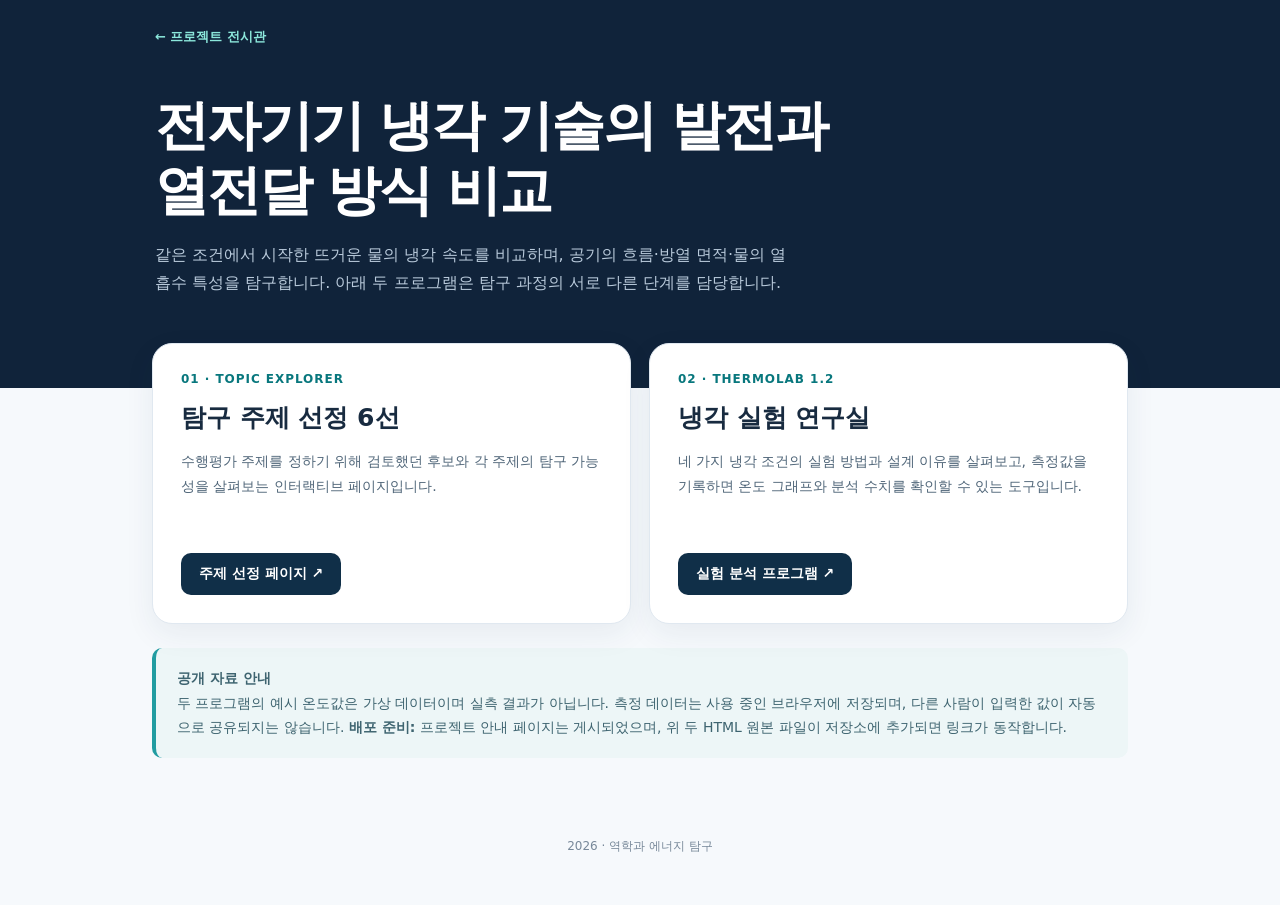
==== 2026/physics-cooling/index.html @ 4d301d5c "Add physics cooling project landing page" ====
<!doctype html><html lang="ko"><head><meta charset="utf-8"><meta name="viewport" content="width=device-width,initial-scale=1"><meta name="description" content="역학과 에너지 냉각 기술 탐구 프로그램 소개"><title>냉각 기술 탐구 | Project Showcase</title><style>*{box-sizing:border-box}body{font-family:system-ui,-apple-system,sans-serif;margin:0;background:#f6f9fc;color:#182b40}a{color:inherit}header{background:#10233a;color:white;padding:26px max(22px,calc((100vw - 970px)/2)) 74px}header a{color:#8ce8dc;text-decoration:none;font-weight:bold;font-size:13px}h1{font-size:clamp(30px,4.4vw,54px);line-height:1.2;letter-spacing:-.04em;margin:48px 0 17px}header p{color:#b9cadb;line-height:1.8;max-width:650px}main{max-width:1020px;margin:-45px auto 80px;padding:0 22px}.grid{display:grid;grid-template-columns:repeat(auto-fit,minmax(280px,1fr));gap:18px}.card{background:white;border:1px solid #e0e8f0;border-radius:20px;padding:28px;box-shadow:0 10px 30px #193e5c12}.tag{font-size:12px;color:#08777d;font-weight:800;letter-spacing:.08em}.card h2{font-size:25px;margin:15px 0}.card p{font-size:14px;line-height:1.8;color:#506679;min-height:90px}.button{display:inline-block;padding:12px 18px;border-radius:10px;background:#102f48;color:white;text-decoration:none;font-size:14px;font-weight:700}.notice{margin-top:24px;border-left:4px solid #219ca1;background:#edf6f7;padding:18px 21px;line-height:1.75;color:#3e6470;font-size:14px;border-radius:10px}.footer{font-size:12px;color:#789;text-align:center;margin:50px}@media(max-width:640px){header{padding:24px 22px 74px}.card p{min-height:0}}</style></head><body><header><a href="../../">← 프로젝트 전시관</a><h1>전자기기 냉각 기술의 발전과<br>열전달 방식 비교</h1><p>같은 조건에서 시작한 뜨거운 물의 냉각 속도를 비교하며, 공기의 흐름·방열 면적·물의 열 흡수 특성을 탐구합니다. 아래 두 프로그램은 탐구 과정의 서로 다른 단계를 담당합니다.</p></header><main><section class="grid"><article class="card"><div class="tag">01 · TOPIC EXPLORER</div><h2>탐구 주제 선정 6선</h2><p>수행평가 주제를 정하기 위해 검토했던 후보와 각 주제의 탐구 가능성을 살펴보는 인터랙티브 페이지입니다.</p><a class="button" href="topics.html">주제 선정 페이지 ↗</a></article><article class="card"><div class="tag">02 · THERMOLAB 1.2</div><h2>냉각 실험 연구실</h2><p>네 가지 냉각 조건의 실험 방법과 설계 이유를 살펴보고, 측정값을 기록하면 온도 그래프와 분석 수치를 확인할 수 있는 도구입니다.</p><a class="button" href="thermolab.html">실험 분석 프로그램 ↗</a></article></section><div class="notice"><strong>공개 자료 안내</strong><br>두 프로그램의 예시 온도값은 가상 데이터이며 실측 결과가 아닙니다. 측정 데이터는 사용 중인 브라우저에 저장되며, 다른 사람이 입력한 값이 자동으로 공유되지는 않습니다. <strong>배포 준비:</strong> 프로젝트 안내 페이지는 게시되었으며, 위 두 HTML 원본 파일이 저장소에 추가되면 링크가 동작합니다.</div></main><div class="footer">2026 · 역학과 에너지 탐구</div></body></html>
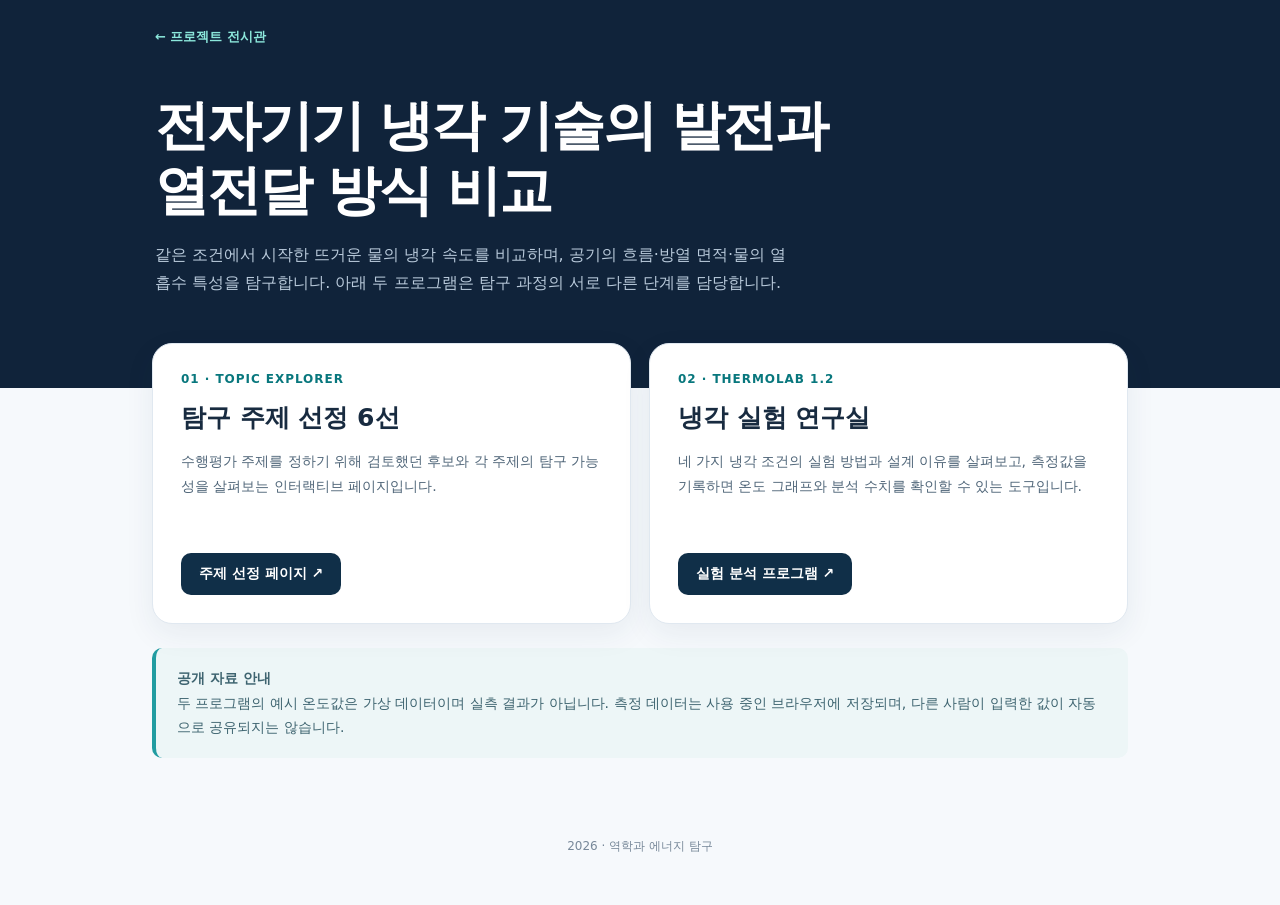
==== commit 726c226b: "Remove obsolete upload notice" ====
--- a/2026/physics-cooling/index.html
+++ b/2026/physics-cooling/index.html
@@ -1 +1 @@
-<!doctype html><html lang="ko"><head><meta charset="utf-8"><meta name="viewport" content="width=device-width,initial-scale=1"><meta name="description" content="역학과 에너지 냉각 기술 탐구 프로그램 소개"><title>냉각 기술 탐구 | Project Showcase</title><style>*{box-sizing:border-box}body{font-family:system-ui,-apple-system,sans-serif;margin:0;background:#f6f9fc;color:#182b40}a{color:inherit}header{background:#10233a;color:white;padding:26px max(22px,calc((100vw - 970px)/2)) 74px}header a{color:#8ce8dc;text-decoration:none;font-weight:bold;font-size:13px}h1{font-size:clamp(30px,4.4vw,54px);line-height:1.2;letter-spacing:-.04em;margin:48px 0 17px}header p{color:#b9cadb;line-height:1.8;max-width:650px}main{max-width:1020px;margin:-45px auto 80px;padding:0 22px}.grid{display:grid;grid-template-columns:repeat(auto-fit,minmax(280px,1fr));gap:18px}.card{background:white;border:1px solid #e0e8f0;border-radius:20px;padding:28px;box-shadow:0 10px 30px #193e5c12}.tag{font-size:12px;color:#08777d;font-weight:800;letter-spacing:.08em}.card h2{font-size:25px;margin:15px 0}.card p{font-size:14px;line-height:1.8;color:#506679;min-height:90px}.button{display:inline-block;padding:12px 18px;border-radius:10px;background:#102f48;color:white;text-decoration:none;font-size:14px;font-weight:700}.notice{margin-top:24px;border-left:4px solid #219ca1;background:#edf6f7;padding:18px 21px;line-height:1.75;color:#3e6470;font-size:14px;border-radius:10px}.footer{font-size:12px;color:#789;text-align:center;margin:50px}@media(max-width:640px){header{padding:24px 22px 74px}.card p{min-height:0}}</style></head><body><header><a href="../../">← 프로젝트 전시관</a><h1>전자기기 냉각 기술의 발전과<br>열전달 방식 비교</h1><p>같은 조건에서 시작한 뜨거운 물의 냉각 속도를 비교하며, 공기의 흐름·방열 면적·물의 열 흡수 특성을 탐구합니다. 아래 두 프로그램은 탐구 과정의 서로 다른 단계를 담당합니다.</p></header><main><section class="grid"><article class="card"><div class="tag">01 · TOPIC EXPLORER</div><h2>탐구 주제 선정 6선</h2><p>수행평가 주제를 정하기 위해 검토했던 후보와 각 주제의 탐구 가능성을 살펴보는 인터랙티브 페이지입니다.</p><a class="button" href="topics.html">주제 선정 페이지 ↗</a></article><article class="card"><div class="tag">02 · THERMOLAB 1.2</div><h2>냉각 실험 연구실</h2><p>네 가지 냉각 조건의 실험 방법과 설계 이유를 살펴보고, 측정값을 기록하면 온도 그래프와 분석 수치를 확인할 수 있는 도구입니다.</p><a class="button" href="thermolab.html">실험 분석 프로그램 ↗</a></article></section><div class="notice"><strong>공개 자료 안내</strong><br>두 프로그램의 예시 온도값은 가상 데이터이며 실측 결과가 아닙니다. 측정 데이터는 사용 중인 브라우저에 저장되며, 다른 사람이 입력한 값이 자동으로 공유되지는 않습니다. <strong>배포 준비:</strong> 프로젝트 안내 페이지는 게시되었으며, 위 두 HTML 원본 파일이 저장소에 추가되면 링크가 동작합니다.</div></main><div class="footer">2026 · 역학과 에너지 탐구</div></body></html>+<!doctype html><html lang="ko"><head><meta charset="utf-8"><meta name="viewport" content="width=device-width,initial-scale=1"><meta name="description" content="역학과 에너지 냉각 기술 탐구 프로그램 소개"><title>냉각 기술 탐구 | Project Showcase</title><style>*{box-sizing:border-box}body{font-family:system-ui,-apple-system,sans-serif;margin:0;background:#f6f9fc;color:#182b40}a{color:inherit}header{background:#10233a;color:white;padding:26px max(22px,calc((100vw - 970px)/2)) 74px}header a{color:#8ce8dc;text-decoration:none;font-weight:bold;font-size:13px}h1{font-size:clamp(30px,4.4vw,54px);line-height:1.2;letter-spacing:-.04em;margin:48px 0 17px}header p{color:#b9cadb;line-height:1.8;max-width:650px}main{max-width:1020px;margin:-45px auto 80px;padding:0 22px}.grid{display:grid;grid-template-columns:repeat(auto-fit,minmax(280px,1fr));gap:18px}.card{background:white;border:1px solid #e0e8f0;border-radius:20px;padding:28px;box-shadow:0 10px 30px #193e5c12}.tag{font-size:12px;color:#08777d;font-weight:800;letter-spacing:.08em}.card h2{font-size:25px;margin:15px 0}.card p{font-size:14px;line-height:1.8;color:#506679;min-height:90px}.button{display:inline-block;padding:12px 18px;border-radius:10px;background:#102f48;color:white;text-decoration:none;font-size:14px;font-weight:700}.notice{margin-top:24px;border-left:4px solid #219ca1;background:#edf6f7;padding:18px 21px;line-height:1.75;color:#3e6470;font-size:14px;border-radius:10px}.footer{font-size:12px;color:#789;text-align:center;margin:50px}@media(max-width:640px){header{padding:24px 22px 74px}.card p{min-height:0}}</style></head><body><header><a href="../../">← 프로젝트 전시관</a><h1>전자기기 냉각 기술의 발전과<br>열전달 방식 비교</h1><p>같은 조건에서 시작한 뜨거운 물의 냉각 속도를 비교하며, 공기의 흐름·방열 면적·물의 열 흡수 특성을 탐구합니다. 아래 두 프로그램은 탐구 과정의 서로 다른 단계를 담당합니다.</p></header><main><section class="grid"><article class="card"><div class="tag">01 · TOPIC EXPLORER</div><h2>탐구 주제 선정 6선</h2><p>수행평가 주제를 정하기 위해 검토했던 후보와 각 주제의 탐구 가능성을 살펴보는 인터랙티브 페이지입니다.</p><a class="button" href="topics.html">주제 선정 페이지 ↗</a></article><article class="card"><div class="tag">02 · THERMOLAB 1.2</div><h2>냉각 실험 연구실</h2><p>네 가지 냉각 조건의 실험 방법과 설계 이유를 살펴보고, 측정값을 기록하면 온도 그래프와 분석 수치를 확인할 수 있는 도구입니다.</p><a class="button" href="thermolab.html">실험 분석 프로그램 ↗</a></article></section><div class="notice"><strong>공개 자료 안내</strong><br>두 프로그램의 예시 온도값은 가상 데이터이며 실측 결과가 아닙니다. 측정 데이터는 사용 중인 브라우저에 저장되며, 다른 사람이 입력한 값이 자동으로 공유되지는 않습니다.</div></main><div class="footer">2026 · 역학과 에너지 탐구</div></body></html>
